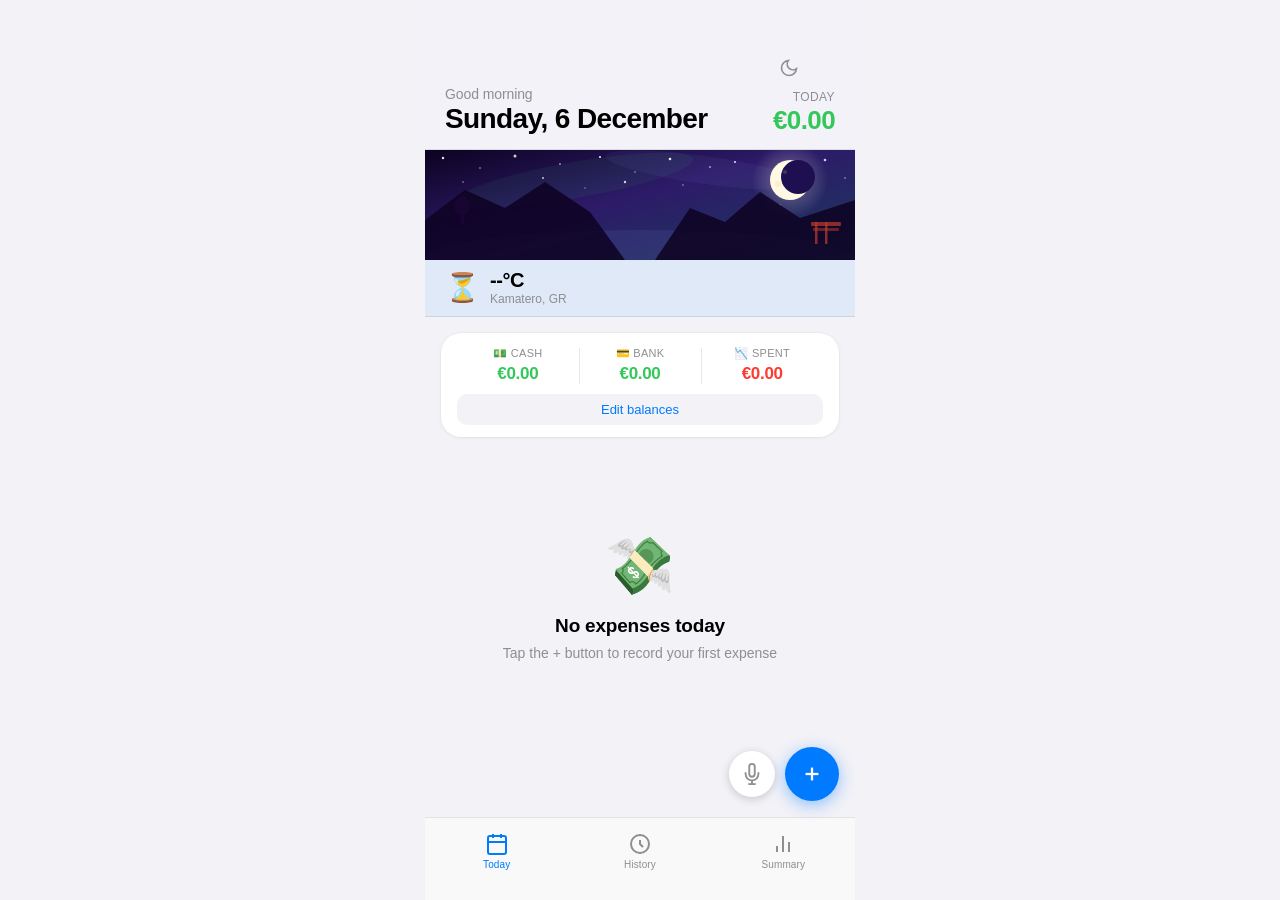
==== index.html @ 8097195f "Daily expenses PWA app" ====
<!DOCTYPE html>
<html lang="en">
<head>
  <meta charset="UTF-8">
  <meta name="viewport" content="width=device-width, initial-scale=1.0, viewport-fit=cover">
  <title>Daily Expenses</title>

  <!-- PWA -->
  <link rel="manifest" href="manifest.json">
  <meta name="theme-color" content="#1C1C1E">

  <!-- iOS Safari PWA -->
  <meta name="apple-mobile-web-app-capable" content="yes">
  <meta name="apple-mobile-web-app-status-bar-style" content="black-translucent">
  <meta name="apple-mobile-web-app-title" content="Expenses">
  <link rel="apple-touch-icon" href="icon-192.png">

  <link rel="stylesheet" href="style.css">
</head>
<body>
  <div class="app">

    <!-- Header -->
    <header class="header">
      <div class="header-content">
        <div class="header-left">
          <p class="header-greeting" id="greeting">Good morning</p>
          <h1 class="header-date" id="header-date">Today</h1>
        </div>
        <div class="header-right">
          <button class="theme-toggle" id="theme-toggle" title="Toggle dark mode">
            <svg id="theme-icon-sun" viewBox="0 0 24 24" fill="none" stroke="currentColor" stroke-width="2"><circle cx="12" cy="12" r="5"/><line x1="12" y1="1" x2="12" y2="3"/><line x1="12" y1="21" x2="12" y2="23"/><line x1="4.22" y1="4.22" x2="5.64" y2="5.64"/><line x1="18.36" y1="18.36" x2="19.78" y2="19.78"/><line x1="1" y1="12" x2="3" y2="12"/><line x1="21" y1="12" x2="23" y2="12"/><line x1="4.22" y1="19.78" x2="5.64" y2="18.36"/><line x1="18.36" y1="5.64" x2="19.78" y2="4.22"/></svg>
            <svg id="theme-icon-moon" viewBox="0 0 24 24" fill="none" stroke="currentColor" stroke-width="2" style="display:none"><path d="M21 12.79A9 9 0 1 1 11.21 3 7 7 0 0 0 21 12.79z"/></svg>
          </button>
          <p class="daily-total-label">Today</p>
          <p class="daily-total-amount" id="daily-total">€0.00</p>
        </div>
      </div>
    </header>

    <!-- Anime Banner -->
    <div class="anime-banner">
      <svg viewBox="0 0 430 110" xmlns="http://www.w3.org/2000/svg" preserveAspectRatio="xMidYMid slice">
        <defs>
          <linearGradient id="sky" x1="0%" y1="0%" x2="100%" y2="100%">
            <stop offset="0%" stop-color="#0d0221"/>
            <stop offset="45%" stop-color="#2d1b69"/>
            <stop offset="100%" stop-color="#1a3a5c"/>
          </linearGradient>
          <radialGradient id="moonGlow" cx="50%" cy="50%" r="50%">
            <stop offset="0%" stop-color="#fffbe6" stop-opacity="0.35"/>
            <stop offset="100%" stop-color="#fffbe6" stop-opacity="0"/>
          </radialGradient>
          <radialGradient id="starGlow" cx="50%" cy="50%" r="50%">
            <stop offset="0%" stop-color="white" stop-opacity="1"/>
            <stop offset="100%" stop-color="white" stop-opacity="0"/>
          </radialGradient>
        </defs>
        <!-- Sky -->
        <rect width="430" height="110" fill="url(#sky)"/>
        <!-- Aurora streaks -->
        <ellipse cx="150" cy="30" rx="120" ry="18" fill="#38ef7d" opacity="0.06" transform="rotate(-10 150 30)"/>
        <ellipse cx="280" cy="20" rx="100" ry="14" fill="#7f7fd5" opacity="0.08" transform="rotate(8 280 20)"/>
        <!-- Stars -->
        <circle cx="18" cy="8" r="1.2" fill="white" opacity="0.9"/><circle cx="55" cy="18" r="0.8" fill="white" opacity="0.7"/>
        <circle cx="90" cy="6" r="1.5" fill="white" opacity="0.8"/><circle cx="135" cy="14" r="0.9" fill="white" opacity="0.6"/>
        <circle cx="175" cy="7" r="1.1" fill="white" opacity="0.85"/><circle cx="210" cy="22" r="0.7" fill="white" opacity="0.7"/>
        <circle cx="245" cy="9" r="1.3" fill="white" opacity="0.9"/><circle cx="285" cy="17" r="0.9" fill="white" opacity="0.65"/>
        <circle cx="38" cy="32" r="0.8" fill="white" opacity="0.6"/><circle cx="118" cy="28" r="1.0" fill="white" opacity="0.75"/>
        <circle cx="160" cy="38" r="0.7" fill="white" opacity="0.55"/><circle cx="200" cy="32" r="1.2" fill="white" opacity="0.8"/>
        <circle cx="258" cy="35" r="0.8" fill="white" opacity="0.6"/><circle cx="310" cy="12" r="1.1" fill="white" opacity="0.85"/>
        <circle cx="355" cy="55" r="0.7" fill="white" opacity="0.5"/><circle cx="400" cy="10" r="1.3" fill="white" opacity="0.8"/>
        <circle cx="420" cy="28" r="0.8" fill="white" opacity="0.65"/>
        <!-- Moon glow -->
        <circle cx="365" cy="30" r="38" fill="url(#moonGlow)"/>
        <!-- Moon -->
        <circle cx="365" cy="30" r="20" fill="#fff9e3"/>
        <!-- Moon shadow crescent -->
        <circle cx="373" cy="27" r="17" fill="#1e1050"/>
        <!-- Subtle craters -->
        <circle cx="353" cy="34" r="3" fill="#f0d080" opacity="0.25"/>
        <circle cx="360" cy="22" r="2" fill="#f0d080" opacity="0.2"/>
        <!-- Distant city lights glow -->
        <ellipse cx="215" cy="108" rx="215" ry="28" fill="#7f7fd5" opacity="0.12"/>
        <!-- Mountain silhouette left -->
        <path d="M0 110 L0 70 L40 40 L80 58 L120 32 L165 62 L200 110 Z" fill="#0d0221" opacity="0.85"/>
        <!-- Mountain silhouette right -->
        <path d="M230 110 L265 58 L300 72 L335 42 L375 68 L430 50 L430 110 Z" fill="#0d0221" opacity="0.85"/>
        <!-- Small tree left -->
        <rect x="36" y="60" width="3" height="14" fill="#1a0533" opacity="0.9"/>
        <ellipse cx="37" cy="56" rx="8" ry="10" fill="#1a0533" opacity="0.9"/>
        <!-- Torii gate right -->
        <rect x="390" y="72" width="2.5" height="22" fill="#c0392b" opacity="0.7"/>
        <rect x="400" y="72" width="2.5" height="22" fill="#c0392b" opacity="0.7"/>
        <rect x="386" y="72" width="30" height="4" rx="1" fill="#c0392b" opacity="0.7"/>
        <rect x="388" y="78" width="26" height="3" rx="1" fill="#c0392b" opacity="0.5"/>
      </svg>
    </div>

    <!-- Weather Strip -->
    <div class="weather-strip" id="weather-strip">
      <div class="weather-left">
        <span class="weather-icon" id="weather-icon">⏳</span>
        <div>
          <p class="weather-temp" id="weather-temp">--°C</p>
          <p class="weather-desc" id="weather-desc">Kamatero, GR</p>
        </div>
      </div>
      <div class="weather-right">
        <p class="weather-feels" id="weather-feels"></p>
        <p class="weather-wind" id="weather-wind"></p>
      </div>
    </div>

    <!-- Main -->
    <main class="main">

      <!-- TODAY VIEW -->
      <section class="view active" id="view-today">
        <!-- Wallet Card -->
        <div class="wallet-card" id="wallet-card">
          <div class="wallet-row">
            <div class="wallet-item" id="wallet-cash-block">
              <span class="wallet-label">💵 Cash</span>
              <span class="wallet-val" id="wallet-cash">€0</span>
            </div>
            <div class="wallet-divider"></div>
            <div class="wallet-item" id="wallet-bank-block">
              <span class="wallet-label">💳 Bank</span>
              <span class="wallet-val" id="wallet-bank">€0</span>
            </div>
            <div class="wallet-divider"></div>
            <div class="wallet-item">
              <span class="wallet-label">📉 Spent</span>
              <span class="wallet-val wallet-spent" id="wallet-spent">€0</span>
            </div>
          </div>
          <button class="wallet-edit-btn" id="wallet-edit-btn">Edit balances</button>
        </div>
        <div id="expenses-list"></div>
      </section>

      <!-- HISTORY VIEW -->
      <section class="view" id="view-history">
        <div id="history-content"></div>
      </section>

      <!-- SUMMARY VIEW -->
      <section class="view" id="view-summary">
        <div id="summary-content"></div>
      </section>

    </main>

    <!-- Tab Bar -->
    <nav class="tab-bar">
      <button class="tab-item active" data-tab="today">
        <svg viewBox="0 0 24 24" fill="none" stroke="currentColor" stroke-width="2"><rect x="3" y="4" width="18" height="18" rx="2"/><line x1="16" y1="2" x2="16" y2="6"/><line x1="8" y1="2" x2="8" y2="6"/><line x1="3" y1="10" x2="21" y2="10"/></svg>
        <span>Today</span>
      </button>
      <button class="tab-item" data-tab="history">
        <svg viewBox="0 0 24 24" fill="none" stroke="currentColor" stroke-width="2"><path d="M12 8v4l3 3"/><circle cx="12" cy="12" r="9"/></svg>
        <span>History</span>
      </button>
      <button class="tab-item" data-tab="summary">
        <svg viewBox="0 0 24 24" fill="none" stroke="currentColor" stroke-width="2"><line x1="18" y1="20" x2="18" y2="10"/><line x1="12" y1="20" x2="12" y2="4"/><line x1="6" y1="20" x2="6" y2="14"/></svg>
        <span>Summary</span>
      </button>
    </nav>

    <!-- FAB Group -->
    <div class="fab-group">
      <button class="fab fab-mic" id="fab-mic-btn" title="Speak an expense">
        <svg viewBox="0 0 24 24" fill="none" stroke="currentColor" stroke-width="2"><path d="M12 1a3 3 0 0 0-3 3v8a3 3 0 0 0 6 0V4a3 3 0 0 0-3-3z"/><path d="M19 10v2a7 7 0 0 1-14 0v-2"/><line x1="12" y1="19" x2="12" y2="23"/><line x1="8" y1="23" x2="16" y2="23"/></svg>
      </button>
      <button class="fab" id="fab-btn">
        <svg viewBox="0 0 24 24" fill="none" stroke="currentColor" stroke-width="2.5"><line x1="12" y1="5" x2="12" y2="19"/><line x1="5" y1="12" x2="19" y2="12"/></svg>
      </button>
    </div>

    <!-- Voice Toast -->
    <div class="voice-toast" id="voice-toast"></div>

    <!-- Modal Overlay -->
    <div class="modal-overlay" id="modal-overlay">
      <div class="modal" id="modal">
        <div class="modal-handle"></div>

        <div class="modal-header">
          <h2 id="modal-header-title">New Expense</h2>
          <button class="modal-close" id="modal-close">
            <svg viewBox="0 0 24 24" fill="none" stroke="currentColor" stroke-width="2.5"><line x1="18" y1="6" x2="6" y2="18"/><line x1="6" y1="6" x2="18" y2="18"/></svg>
          </button>
        </div>

        <div class="modal-body">

          <!-- Voice input -->
          <button class="voice-btn" id="voice-btn" title="Speak your expense">
            <svg id="voice-icon" viewBox="0 0 24 24" fill="none" stroke="currentColor" stroke-width="2"><path d="M12 1a3 3 0 0 0-3 3v8a3 3 0 0 0 6 0V4a3 3 0 0 0-3-3z"/><path d="M19 10v2a7 7 0 0 1-14 0v-2"/><line x1="12" y1="19" x2="12" y2="23"/><line x1="8" y1="23" x2="16" y2="23"/></svg>
            <span id="voice-label">Tap to speak</span>
          </button>
          <p class="voice-hint" id="voice-hint">e.g. "50 euro gas cash"</p>

          <!-- Amount -->
          <div class="amount-row">
            <span class="currency">€</span>
            <input type="number" id="amount-input" class="amount-input" placeholder="0.00" step="0.01" min="0" inputmode="decimal">
          </div>

          <!-- Category -->
          <p class="field-label">Category</p>
          <div class="category-grid" id="category-grid"></div>

          <!-- Payment Method -->
          <p class="field-label">Paid with</p>
          <div class="payment-toggle">
            <button class="pay-btn active" data-method="cash">
              <span class="pay-icon">💵</span>
              <span>Cash</span>
            </button>
            <button class="pay-btn" data-method="card">
              <span class="pay-icon">💳</span>
              <span>Bank / Card</span>
            </button>
          </div>

          <!-- Date -->
          <p class="field-label">Date</p>
          <input type="date" id="date-input" class="note-input date-input">

          <!-- Note -->
          <p class="field-label">Note <span class="optional">optional</span></p>
          <input type="text" id="note-input" class="note-input" placeholder="What was it for?">

        </div>

        <div class="modal-footer">
          <button class="add-btn" id="add-btn">Add Expense</button>
        </div>
      </div>
    </div>

    <!-- New Category Modal -->
    <div class="modal-overlay" id="newcat-overlay">
      <div class="modal" id="newcat-modal">
        <div class="modal-handle"></div>
        <div class="modal-header">
          <h2>New Category</h2>
          <button class="modal-close" id="newcat-close">
            <svg viewBox="0 0 24 24" fill="none" stroke="currentColor" stroke-width="2.5"><line x1="18" y1="6" x2="6" y2="18"/><line x1="6" y1="6" x2="18" y2="18"/></svg>
          </button>
        </div>
        <div class="modal-body">
          <p class="field-label">Emoji Icon</p>
          <input type="text" id="new-cat-icon" class="note-input newcat-emoji" placeholder="e.g. 🎓" maxlength="2">

          <p class="field-label" style="margin-top:20px">Name</p>
          <input type="text" id="new-cat-name" class="note-input" placeholder="e.g. Education" maxlength="14">

          <p class="field-label" style="margin-top:20px">Color</p>
          <div class="color-picker" id="color-picker"></div>
        </div>
        <div class="modal-footer">
          <button class="add-btn" id="save-new-cat">Add Category</button>
        </div>
      </div>
    </div>

    <!-- Wallet Edit Sheet -->
    <div class="sheet-overlay" id="wallet-overlay">
      <div class="sheet">
        <p class="sheet-title">Your Balances</p>
        <p class="sheet-subtitle">Set your available funds</p>
        <div class="wallet-inputs">
          <label class="wallet-input-label">
            <span>💵 Available Cash</span>
            <div class="wallet-input-row">
              <span class="wallet-input-cur">€</span>
              <input type="number" id="input-cash" class="wallet-input" placeholder="0.00" min="0" step="0.01" inputmode="decimal">
            </div>
          </label>
          <label class="wallet-input-label">
            <span>💳 Available in Bank</span>
            <div class="wallet-input-row">
              <span class="wallet-input-cur">€</span>
              <input type="number" id="input-bank" class="wallet-input" placeholder="0.00" min="0" step="0.01" inputmode="decimal">
            </div>
          </label>
        </div>
        <button class="sheet-btn" style="background:var(--primary);color:white;font-weight:600" id="save-wallet">Save</button>
        <button class="sheet-btn" id="cancel-wallet">Cancel</button>
      </div>
    </div>

    <!-- Expense Action Sheet -->
    <div class="sheet-overlay" id="action-overlay">
      <div class="sheet">
        <p class="sheet-title" id="action-sheet-title">Expense</p>
        <p class="sheet-subtitle" id="action-sheet-subtitle"></p>
        <button class="sheet-btn" id="action-edit">
          <svg viewBox="0 0 24 24" fill="none" stroke="currentColor" stroke-width="2" style="width:18px;height:18px;vertical-align:middle;margin-right:8px"><path d="M11 4H4a2 2 0 0 0-2 2v14a2 2 0 0 0 2 2h14a2 2 0 0 0 2-2v-7"/><path d="M18.5 2.5a2.121 2.121 0 0 1 3 3L12 15l-4 1 1-4 9.5-9.5z"/></svg>
          Edit
        </button>
        <button class="sheet-btn danger" id="action-delete">
          <svg viewBox="0 0 24 24" fill="none" stroke="currentColor" stroke-width="2" style="width:18px;height:18px;vertical-align:middle;margin-right:8px"><polyline points="3 6 5 6 21 6"/><path d="M19 6l-1 14H6L5 6"/><path d="M10 11v6"/><path d="M14 11v6"/><path d="M9 6V4h6v2"/></svg>
          Delete
        </button>
        <button class="sheet-btn" id="action-cancel">Cancel</button>
      </div>
    </div>

    <!-- Delete Confirm Sheet -->
    <div class="sheet-overlay" id="delete-overlay">
      <div class="sheet">
        <p class="sheet-title">Delete Expense?</p>
        <p class="sheet-subtitle">This action cannot be undone.</p>
        <button class="sheet-btn danger" id="confirm-delete">Delete</button>
        <button class="sheet-btn" id="cancel-delete">Cancel</button>
      </div>
    </div>

  </div>

  <script src="app.js"></script>
</body>
</html>
---- style.css ----
/* ===== RESET & BASE ===== */
*, *::before, *::after {
  margin: 0;
  padding: 0;
  box-sizing: border-box;
  -webkit-font-smoothing: antialiased;
  -moz-osx-font-smoothing: grayscale;
}

:root {
  --bg:           #F2F2F7;
  --card:         #FFFFFF;
  --primary:      #007AFF;
  --primary-dim:  rgba(0, 122, 255, 0.12);
  --green:        #34C759;
  --red:          #FF3B30;
  --orange:       #FF9500;
  --text:         #000000;
  --text-2:       #3C3C43;
  --text-3:       #8E8E93;
  --separator:    rgba(60,60,67,0.12);
  --radius:       13px;
  --radius-lg:    20px;
  --tab-h:        83px;
  --safe-bottom:  34px;
}

/* ===== DARK MODE ===== */
@media (prefers-color-scheme: dark) {
  :root {
    --bg:          #1C1C1E;
    --card:        #2C2C2E;
    --primary:     #0A84FF;
    --primary-dim: rgba(10, 132, 255, 0.18);
    --green:       #30D158;
    --red:         #FF453A;
    --text:        #FFFFFF;
    --text-2:      #EBEBF5;
    --text-3:      #8E8E93;
    --separator:   rgba(84,84,88,0.65);
  }
}

[data-theme="dark"] {
  --bg:          #1C1C1E;
  --card:        #2C2C2E;
  --primary:     #0A84FF;
  --primary-dim: rgba(10, 132, 255, 0.18);
  --green:       #30D158;
  --red:         #FF453A;
  --text:        #FFFFFF;
  --text-2:      #EBEBF5;
  --text-3:      #8E8E93;
  --separator:   rgba(84,84,88,0.65);
}

[data-theme="light"] {
  --bg:           #F2F2F7;
  --card:         #FFFFFF;
  --primary:      #007AFF;
  --primary-dim:  rgba(0, 122, 255, 0.12);
  --green:        #34C759;
  --red:          #FF3B30;
  --text:         #000000;
  --text-2:       #3C3C43;
  --text-3:       #8E8E93;
  --separator:    rgba(60,60,67,0.12);
}

html, body {
  height: 100%;
  background: var(--bg);
}

body {
  font-family: -apple-system, BlinkMacSystemFont, "SF Pro Text", "SF Pro Display", "Helvetica Neue", Arial, sans-serif;
  color: var(--text);
  overscroll-behavior: none;
}

button { cursor: pointer; font-family: inherit; }
input  { font-family: inherit; }

/* ===== APP SHELL ===== */
.app {
  display: flex;
  flex-direction: column;
  min-height: 100vh;
  max-width: 430px;
  margin: 0 auto;
  position: relative;
}

/* ===== HEADER ===== */
.header {
  position: sticky;
  top: 0;
  z-index: 20;
  background: rgba(242, 242, 247, 0.88);
  backdrop-filter: blur(24px) saturate(180%);
  -webkit-backdrop-filter: blur(24px) saturate(180%);
  border-bottom: 0.5px solid var(--separator);
  padding: 52px 20px 16px;
}

.header-content {
  display: flex;
  justify-content: space-between;
  align-items: flex-end;
}

.header-greeting {
  font-size: 14px;
  font-weight: 400;
  color: var(--text-3);
  margin-bottom: 3px;
  letter-spacing: -0.1px;
}

.header-date {
  font-size: 28px;
  font-weight: 700;
  letter-spacing: -0.6px;
  line-height: 1;
}

.header-right {
  text-align: right;
}

.daily-total-label {
  font-size: 12px;
  font-weight: 500;
  color: var(--text-3);
  text-transform: uppercase;
  letter-spacing: 0.4px;
  margin-bottom: 3px;
}

.daily-total-amount {
  font-size: 26px;
  font-weight: 700;
  color: var(--primary);
  letter-spacing: -0.6px;
  line-height: 1;
  transition: all 0.3s ease;
}

/* ===== MAIN ===== */
.main {
  flex: 1;
  padding: 16px 16px calc(var(--tab-h) + 16px);
}

/* ===== VIEWS ===== */
.view { display: none; }
.view.active { display: block; }

/* ===== EMPTY STATE ===== */
.empty-state {
  display: flex;
  flex-direction: column;
  align-items: center;
  justify-content: center;
  padding: 80px 24px;
  text-align: center;
}

.empty-icon {
  font-size: 56px;
  margin-bottom: 16px;
  filter: grayscale(0.2);
}

.empty-title {
  font-size: 19px;
  font-weight: 600;
  margin-bottom: 6px;
  letter-spacing: -0.2px;
}

.empty-sub {
  font-size: 14px;
  color: var(--text-3);
  line-height: 1.5;
}

/* ===== SECTION HEADER ===== */
.section-title {
  font-size: 22px;
  font-weight: 700;
  letter-spacing: -0.4px;
  margin: 8px 4px 12px;
}

/* ===== EXPENSE CARD ===== */
.expense-card {
  background: var(--card);
  border-radius: var(--radius);
  padding: 13px 14px;
  margin-bottom: 8px;
  display: flex;
  align-items: center;
  gap: 12px;
  box-shadow: 0 1px 4px rgba(0,0,0,0.06), 0 0 0 0.5px rgba(0,0,0,0.04);
  cursor: pointer;
  transition: transform 0.12s ease, box-shadow 0.12s ease;
  animation: fadeUp 0.28s ease both;
  position: relative;
  overflow: hidden;
}

.expense-card:active {
  transform: scale(0.985);
  box-shadow: 0 1px 2px rgba(0,0,0,0.04);
}

@keyframes fadeUp {
  from { opacity: 0; transform: translateY(8px); }
  to   { opacity: 1; transform: translateY(0); }
}

.cat-bubble {
  width: 46px;
  height: 46px;
  border-radius: 13px;
  display: flex;
  align-items: center;
  justify-content: center;
  font-size: 23px;
  flex-shrink: 0;
}

.card-info {
  flex: 1;
  min-width: 0;
}

.card-cat {
  font-size: 16px;
  font-weight: 600;
  letter-spacing: -0.2px;
}

.card-meta {
  font-size: 13px;
  color: var(--text-3);
  margin-top: 2px;
  white-space: nowrap;
  overflow: hidden;
  text-overflow: ellipsis;
}

.card-right {
  display: flex;
  flex-direction: column;
  align-items: flex-end;
  gap: 5px;
  flex-shrink: 0;
}

.card-amount {
  font-size: 17px;
  font-weight: 600;
  letter-spacing: -0.3px;
}

.card-method {
  font-size: 11px;
  font-weight: 500;
  color: var(--text-3);
  background: var(--bg);
  padding: 2px 8px;
  border-radius: 20px;
}

/* ===== TAB BAR ===== */
.tab-bar {
  position: fixed;
  bottom: 0;
  left: 50%;
  transform: translateX(-50%);
  width: 100%;
  max-width: 430px;
  height: var(--tab-h);
  background: rgba(249, 249, 249, 0.94);
  backdrop-filter: blur(24px) saturate(180%);
  -webkit-backdrop-filter: blur(24px) saturate(180%);
  border-top: 0.5px solid var(--separator);
  display: flex;
  align-items: flex-start;
  padding-top: 10px;
  z-index: 20;
}

.tab-item {
  flex: 1;
  display: flex;
  flex-direction: column;
  align-items: center;
  gap: 3px;
  background: none;
  border: none;
  color: var(--text-3);
  font-size: 10px;
  font-weight: 500;
  letter-spacing: 0.1px;
  padding: 4px 0;
  transition: color 0.18s ease;
}

.tab-item svg {
  width: 24px;
  height: 24px;
  stroke: currentColor;
}

.tab-item.active {
  color: var(--primary);
}

/* ===== FAB ===== */
.fab {
  width: 54px;
  height: 54px;
  border-radius: 50%;
  background: var(--primary);
  border: none;
  color: white;
  display: flex;
  align-items: center;
  justify-content: center;
  box-shadow: 0 4px 16px rgba(0, 122, 255, 0.42);
  transition: transform 0.15s ease, box-shadow 0.15s ease;
  flex-shrink: 0;
}

.fab svg {
  width: 22px;
  height: 22px;
  stroke: white;
}

.fab:active {
  transform: scale(0.91);
  box-shadow: 0 2px 8px rgba(0,122,255,0.3);
}

/* ===== MODAL ===== */
.modal-overlay {
  position: fixed;
  inset: 0;
  background: rgba(0,0,0,0);
  z-index: 100;
  display: flex;
  align-items: flex-end;
  justify-content: center;
  pointer-events: none;
  transition: background 0.32s ease;
}

.modal-overlay.open {
  background: rgba(0,0,0,0.36);
  pointer-events: all;
  backdrop-filter: blur(2px);
  -webkit-backdrop-filter: blur(2px);
}

.modal {
  background: var(--card);
  border-radius: 20px 20px 0 0;
  width: 100%;
  max-width: 430px;
  max-height: 92vh;
  overflow-y: auto;
  overscroll-behavior: contain;
  transform: translateY(100%);
  transition: transform 0.38s cubic-bezier(0.32, 0.72, 0, 1);
  padding-bottom: 36px;
}

.modal-overlay.open .modal {
  transform: translateY(0);
}

.modal-handle {
  width: 36px;
  height: 4px;
  background: rgba(60,60,67,0.18);
  border-radius: 2px;
  margin: 12px auto 0;
}

.modal-header {
  display: flex;
  justify-content: space-between;
  align-items: center;
  padding: 16px 20px 0;
}

.modal-header h2 {
  font-size: 19px;
  font-weight: 700;
  letter-spacing: -0.3px;
}

.modal-close {
  width: 28px;
  height: 28px;
  border-radius: 50%;
  background: var(--bg);
  border: none;
  display: flex;
  align-items: center;
  justify-content: center;
  color: var(--text-3);
}

.modal-close svg {
  width: 14px;
  height: 14px;
}

.modal-body {
  padding: 12px 20px 0;
}

/* Amount Row */
.amount-row {
  display: flex;
  align-items: center;
  justify-content: center;
  gap: 4px;
  padding: 20px 0 28px;
}

.currency {
  font-size: 38px;
  font-weight: 300;
  color: var(--text-3);
  line-height: 1;
  margin-top: 6px;
}

.amount-input {
  font-size: 58px;
  font-weight: 700;
  letter-spacing: -2px;
  border: none;
  outline: none;
  background: transparent;
  color: var(--text);
  width: 210px;
  text-align: left;
  line-height: 1;
}

.amount-input::placeholder { color: #D1D1D6; }

/* Remove number input arrows */
.amount-input::-webkit-outer-spin-button,
.amount-input::-webkit-inner-spin-button { -webkit-appearance: none; margin: 0; }
.amount-input[type=number] { -moz-appearance: textfield; }

/* Field Label */
.field-label {
  font-size: 12px;
  font-weight: 600;
  color: var(--text-3);
  text-transform: uppercase;
  letter-spacing: 0.6px;
  margin-bottom: 10px;
}

.field-label .optional {
  font-weight: 400;
  text-transform: none;
  letter-spacing: 0;
  font-size: 12px;
}

/* Category Grid */
.category-grid {
  display: grid;
  grid-template-columns: repeat(4, 1fr);
  gap: 8px;
  margin-bottom: 24px;
}

.cat-btn {
  display: flex;
  flex-direction: column;
  align-items: center;
  gap: 5px;
  padding: 11px 6px;
  border-radius: var(--radius);
  border: 2px solid transparent;
  background: var(--bg);
  transition: all 0.18s ease;
}

.cat-btn .icon { font-size: 24px; }

.cat-btn .name {
  font-size: 10.5px;
  font-weight: 500;
  color: var(--text-2);
  text-align: center;
  line-height: 1.2;
}

.cat-btn.selected {
  border-color: var(--primary);
  background: var(--primary-dim);
}

.cat-btn.selected .name { color: var(--primary); }

/* Payment Toggle */
.payment-toggle {
  display: flex;
  gap: 8px;
  margin-bottom: 24px;
}

.pay-btn {
  flex: 1;
  display: flex;
  align-items: center;
  justify-content: center;
  gap: 8px;
  padding: 13px;
  border-radius: var(--radius);
  border: 2px solid transparent;
  background: var(--bg);
  font-size: 15px;
  font-weight: 500;
  color: var(--text-2);
  transition: all 0.18s ease;
}

.pay-btn .pay-icon { font-size: 20px; }

.pay-btn.active {
  border-color: var(--primary);
  background: var(--primary-dim);
  color: var(--primary);
}

/* Date Input */
.date-input {
  margin-bottom: 24px;
  color-scheme: dark;
}

/* Note Input */
.note-input {
  width: 100%;
  padding: 13px 14px;
  border-radius: var(--radius);
  border: none;
  background: var(--bg);
  font-size: 16px;
  color: var(--text);
  outline: none;
}

.note-input::placeholder { color: var(--text-3); }

/* Modal Footer */
.modal-footer {
  padding: 16px 20px 0;
}

.add-btn {
  width: 100%;
  padding: 16px;
  border-radius: var(--radius);
  border: none;
  background: var(--primary);
  color: white;
  font-size: 17px;
  font-weight: 600;
  letter-spacing: -0.2px;
  transition: all 0.15s ease;
}

.add-btn:active {
  transform: scale(0.98);
  background: #0062CC;
}

/* ===== HISTORY ===== */
.history-group { margin-bottom: 28px; }

.history-date-row {
  display: flex;
  justify-content: space-between;
  align-items: baseline;
  padding: 0 4px;
  margin-bottom: 8px;
}

.history-date-label {
  font-size: 14px;
  font-weight: 600;
  color: var(--text-3);
  letter-spacing: -0.1px;
}

.history-date-total {
  font-size: 14px;
  font-weight: 600;
  color: var(--primary);
}

/* ===== HISTORY OVERVIEW GRID ===== */
.overview-grid {
  display: grid;
  grid-template-columns: 1fr 1fr;
  gap: 10px;
  margin-bottom: 20px;
}

.ov-card {
  background: var(--card);
  border-radius: var(--radius);
  padding: 13px 14px;
  display: flex;
  flex-direction: column;
  gap: 4px;
  box-shadow: 0 1px 4px rgba(0,0,0,0.06);
}

.ov-label {
  font-size: 11px;
  font-weight: 600;
  color: var(--text-3);
  text-transform: uppercase;
  letter-spacing: 0.4px;
}

.ov-val {
  font-size: 20px;
  font-weight: 700;
  letter-spacing: -0.4px;
  color: var(--text);
}

.ov-count {
  font-size: 11px;
  color: var(--text-3);
}

/* Month sections */
.month-section { margin-bottom: 6px; }

.month-header {
  display: flex;
  justify-content: space-between;
  align-items: baseline;
  padding: 16px 4px 8px;
}

.month-label {
  font-size: 20px;
  font-weight: 700;
  letter-spacing: -0.3px;
}

.month-total {
  font-size: 15px;
  font-weight: 600;
  color: var(--primary);
}

/* Day badges */
.day-badge {
  display: inline-block;
  font-size: 10px;
  font-weight: 600;
  background: var(--bg);
  color: var(--text-3);
  padding: 2px 7px;
  border-radius: 10px;
  margin-left: 6px;
  vertical-align: middle;
}

.today-badge {
  background: var(--primary-dim);
  color: var(--primary);
}

/* ===== SUMMARY ===== */
.summary-card {
  background: var(--card);
  border-radius: var(--radius-lg);
  padding: 18px;
  margin-bottom: 14px;
  box-shadow: 0 1px 4px rgba(0,0,0,0.06), 0 0 0 0.5px rgba(0,0,0,0.04);
}

.summary-card-title {
  font-size: 18px;
  font-weight: 700;
  letter-spacing: -0.3px;
  margin-bottom: 14px;
}

.summary-row {
  display: flex;
  justify-content: space-between;
  align-items: center;
  padding: 9px 0;
  border-bottom: 0.5px solid var(--separator);
}

.summary-row:last-child { border-bottom: none; }

.summary-row-left {
  display: flex;
  align-items: center;
  gap: 10px;
}

.sum-icon {
  width: 36px;
  height: 36px;
  border-radius: 10px;
  display: flex;
  align-items: center;
  justify-content: center;
  font-size: 18px;
}

.sum-name {
  font-size: 15px;
  font-weight: 500;
}

.sum-pct {
  font-size: 12px;
  color: var(--text-3);
  margin-top: 1px;
}

.sum-amount {
  font-size: 15px;
  font-weight: 600;
  letter-spacing: -0.2px;
}

/* Progress bar */
.progress-bar-wrap {
  height: 4px;
  background: var(--bg);
  border-radius: 2px;
  margin-top: 12px;
  overflow: hidden;
}

.progress-bar-fill {
  height: 100%;
  border-radius: 2px;
  background: var(--primary);
  transition: width 0.6s cubic-bezier(0.34, 1.56, 0.64, 1);
}

/* ===== DELETE SHEET ===== */
.sheet-overlay {
  position: fixed;
  inset: 0;
  background: rgba(0,0,0,0);
  z-index: 200;
  display: flex;
  align-items: flex-end;
  justify-content: center;
  pointer-events: none;
  transition: background 0.25s ease;
}

.sheet-overlay.open {
  background: rgba(0,0,0,0.3);
  pointer-events: all;
}

.sheet {
  background: var(--card);
  border-radius: 20px 20px 0 0;
  width: 100%;
  max-width: 430px;
  padding: 20px 16px 40px;
  transform: translateY(100%);
  transition: transform 0.3s cubic-bezier(0.32, 0.72, 0, 1);
}

.sheet-overlay.open .sheet {
  transform: translateY(0);
}

.sheet-title {
  font-size: 18px;
  font-weight: 700;
  text-align: center;
  margin-bottom: 6px;
  letter-spacing: -0.3px;
}

.sheet-subtitle {
  font-size: 14px;
  color: var(--text-3);
  text-align: center;
  margin-bottom: 20px;
}

.sheet-btn {
  display: block;
  width: 100%;
  padding: 15px;
  border-radius: var(--radius);
  border: none;
  background: var(--bg);
  font-size: 17px;
  font-weight: 500;
  color: var(--text);
  margin-bottom: 8px;
  transition: opacity 0.15s;
}

.sheet-btn:active { opacity: 0.7; }
.sheet-btn.danger { color: var(--red); font-weight: 600; }

/* ===== SHAKE ANIMATION ===== */
@keyframes shake {
  0%,100% { transform: translateX(0); }
  20%      { transform: translateX(-6px); }
  40%      { transform: translateX(6px); }
  60%      { transform: translateX(-4px); }
  80%      { transform: translateX(4px); }
}

.shake { animation: shake 0.35s ease; }

/* ===== ANIME BANNER ===== */
.anime-banner {
  width: 100%;
  overflow: hidden;
  line-height: 0;
  flex-shrink: 0;
}

.anime-banner svg {
  width: 100%;
  height: auto;
  display: block;
}

/* ===== WEATHER STRIP ===== */
.weather-strip {
  display: flex;
  justify-content: space-between;
  align-items: center;
  padding: 10px 20px;
  background: rgba(0,122,255,0.08);
  border-bottom: 0.5px solid var(--separator);
  gap: 12px;
}

.weather-left {
  display: flex;
  align-items: center;
  gap: 10px;
}

.weather-icon {
  font-size: 28px;
  line-height: 1;
}

.weather-temp {
  font-size: 20px;
  font-weight: 700;
  letter-spacing: -0.4px;
  line-height: 1;
}

.weather-desc {
  font-size: 12px;
  color: var(--text-3);
  margin-top: 2px;
}

.weather-right {
  text-align: right;
}

.weather-feels, .weather-wind {
  font-size: 12px;
  color: var(--text-3);
  line-height: 1.6;
}

/* ===== WALLET CARD ===== */
.wallet-card {
  background: var(--card);
  border-radius: var(--radius-lg);
  padding: 14px 16px 12px;
  margin-bottom: 16px;
  box-shadow: 0 1px 4px rgba(0,0,0,0.06), 0 0 0 0.5px rgba(0,0,0,0.04);
}

.wallet-row {
  display: flex;
  align-items: center;
  justify-content: space-between;
  margin-bottom: 10px;
}

.wallet-item {
  flex: 1;
  display: flex;
  flex-direction: column;
  align-items: center;
  gap: 4px;
}

.wallet-divider {
  width: 0.5px;
  height: 36px;
  background: var(--separator);
}

.wallet-label {
  font-size: 11px;
  color: var(--text-3);
  font-weight: 500;
  text-transform: uppercase;
  letter-spacing: 0.3px;
}

.wallet-val {
  font-size: 17px;
  font-weight: 700;
  letter-spacing: -0.3px;
  color: var(--green);
}

.wallet-spent {
  color: var(--red) !important;
}

.wallet-edit-btn {
  width: 100%;
  padding: 8px;
  border-radius: 10px;
  border: none;
  background: var(--bg);
  font-size: 13px;
  font-weight: 500;
  color: var(--primary);
  cursor: pointer;
  transition: opacity 0.15s;
}

.wallet-edit-btn:active { opacity: 0.7; }

/* ===== WALLET INPUTS ===== */
.wallet-inputs {
  display: flex;
  flex-direction: column;
  gap: 14px;
  margin-bottom: 20px;
}

.wallet-input-label {
  display: flex;
  flex-direction: column;
  gap: 6px;
  font-size: 14px;
  font-weight: 600;
  color: var(--text-2);
}

.wallet-input-row {
  display: flex;
  align-items: center;
  background: var(--bg);
  border-radius: var(--radius);
  padding: 0 14px;
  gap: 6px;
}

.wallet-input-cur {
  font-size: 18px;
  color: var(--text-3);
  font-weight: 300;
}

.wallet-input {
  flex: 1;
  border: none;
  background: transparent;
  font-size: 20px;
  font-weight: 600;
  color: var(--text);
  padding: 12px 0;
  outline: none;
  font-family: inherit;
}

.wallet-input::-webkit-outer-spin-button,
.wallet-input::-webkit-inner-spin-button { -webkit-appearance: none; }
.wallet-input[type=number] { -moz-appearance: textfield; }

/* ===== AMOUNT COLOR CODING ===== */
.amount-low    { color: var(--green)  !important; }
.amount-medium { color: var(--orange) !important; }
.amount-high   { color: var(--red)    !important; }

/* ===== FAB GROUP ===== */
.fab-group {
  position: fixed;
  bottom: calc(var(--tab-h) + 16px);
  right: max(16px, calc(50% - 215px + 16px));
  display: flex;
  align-items: center;
  gap: 10px;
  z-index: 20;
}

.fab-mic {
  background: var(--card) !important;
  box-shadow: 0 2px 10px rgba(0,0,0,0.18) !important;
  color: var(--text-3) !important;
  width: 46px !important;
  height: 46px !important;
}

.fab-mic svg { stroke: var(--text-3); }

.fab-mic.listening {
  color: var(--red) !important;
  box-shadow: 0 0 0 4px rgba(255,59,48,0.2), 0 2px 10px rgba(0,0,0,0.18) !important;
  animation: pulse-border 1s ease infinite;
}
.fab-mic.listening svg { stroke: var(--red); }

/* ===== VOICE TOAST ===== */
.voice-toast {
  position: fixed;
  bottom: calc(var(--tab-h) + 90px);
  left: 50%;
  transform: translateX(-50%) translateY(20px);
  background: rgba(30,30,30,0.92);
  color: white;
  padding: 10px 18px;
  border-radius: 20px;
  font-size: 14px;
  font-weight: 500;
  white-space: nowrap;
  opacity: 0;
  pointer-events: none;
  transition: opacity 0.2s ease, transform 0.2s ease;
  z-index: 50;
  max-width: 320px;
  text-align: center;
}

.voice-toast.show {
  opacity: 1;
  transform: translateX(-50%) translateY(0);
}

/* ===== ACTION SHEET ICONS ===== */
.sheet-btn svg { flex-shrink: 0; }

/* ===== THEME TOGGLE ===== */
.theme-toggle {
  background: none;
  border: none;
  color: var(--text-3);
  width: 32px;
  height: 32px;
  display: flex;
  align-items: center;
  justify-content: center;
  margin-bottom: 6px;
  border-radius: 50%;
  transition: color 0.2s, background 0.2s;
}
.theme-toggle:active { background: var(--separator); }
.theme-toggle svg { width: 20px; height: 20px; }

/* ===== VOICE BUTTON ===== */
.voice-btn {
  display: flex;
  align-items: center;
  justify-content: center;
  gap: 8px;
  width: 100%;
  padding: 13px;
  border-radius: var(--radius);
  border: 2px solid var(--separator);
  background: var(--bg);
  color: var(--text-3);
  font-size: 15px;
  font-weight: 500;
  margin-bottom: 6px;
  transition: all 0.2s ease;
}
.voice-btn svg { width: 20px; height: 20px; flex-shrink: 0; }
.voice-btn.listening {
  border-color: var(--red);
  color: var(--red);
  background: rgba(255, 59, 48, 0.08);
  animation: pulse-border 1s ease infinite;
}
@keyframes pulse-border {
  0%,100% { box-shadow: 0 0 0 0 rgba(255,59,48,0.3); }
  50%      { box-shadow: 0 0 0 6px rgba(255,59,48,0); }
}
.voice-hint {
  font-size: 12px;
  color: var(--text-3);
  text-align: center;
  margin-bottom: 16px;
}

/* ===== CUSTOM CATEGORY TILE ===== */
.cat-btn-add {
  border: 2px dashed var(--separator) !important;
  color: var(--text-3);
}

.cat-btn-add .icon {
  font-size: 20px;
  color: var(--primary);
}

.cat-btn.custom {
  position: relative;
}

.custom-badge {
  position: absolute;
  top: 4px;
  right: 4px;
  font-size: 9px;
  color: var(--red);
  font-weight: 700;
  line-height: 1;
  opacity: 0.7;
}

/* ===== COLOR PICKER ===== */
.color-picker {
  display: flex;
  flex-wrap: wrap;
  gap: 10px;
  margin-bottom: 8px;
}

.color-dot {
  width: 32px;
  height: 32px;
  border-radius: 50%;
  border: 3px solid transparent;
  outline: none;
  transition: transform 0.15s ease, border-color 0.15s ease;
}

.color-dot.selected {
  border-color: white;
  box-shadow: 0 0 0 2px var(--primary);
  transform: scale(1.15);
}

/* Emoji input larger */
.newcat-emoji {
  font-size: 28px;
  text-align: center;
  letter-spacing: 4px;
}

/* ===== SCROLLBAR ===== */
::-webkit-scrollbar { width: 0; }
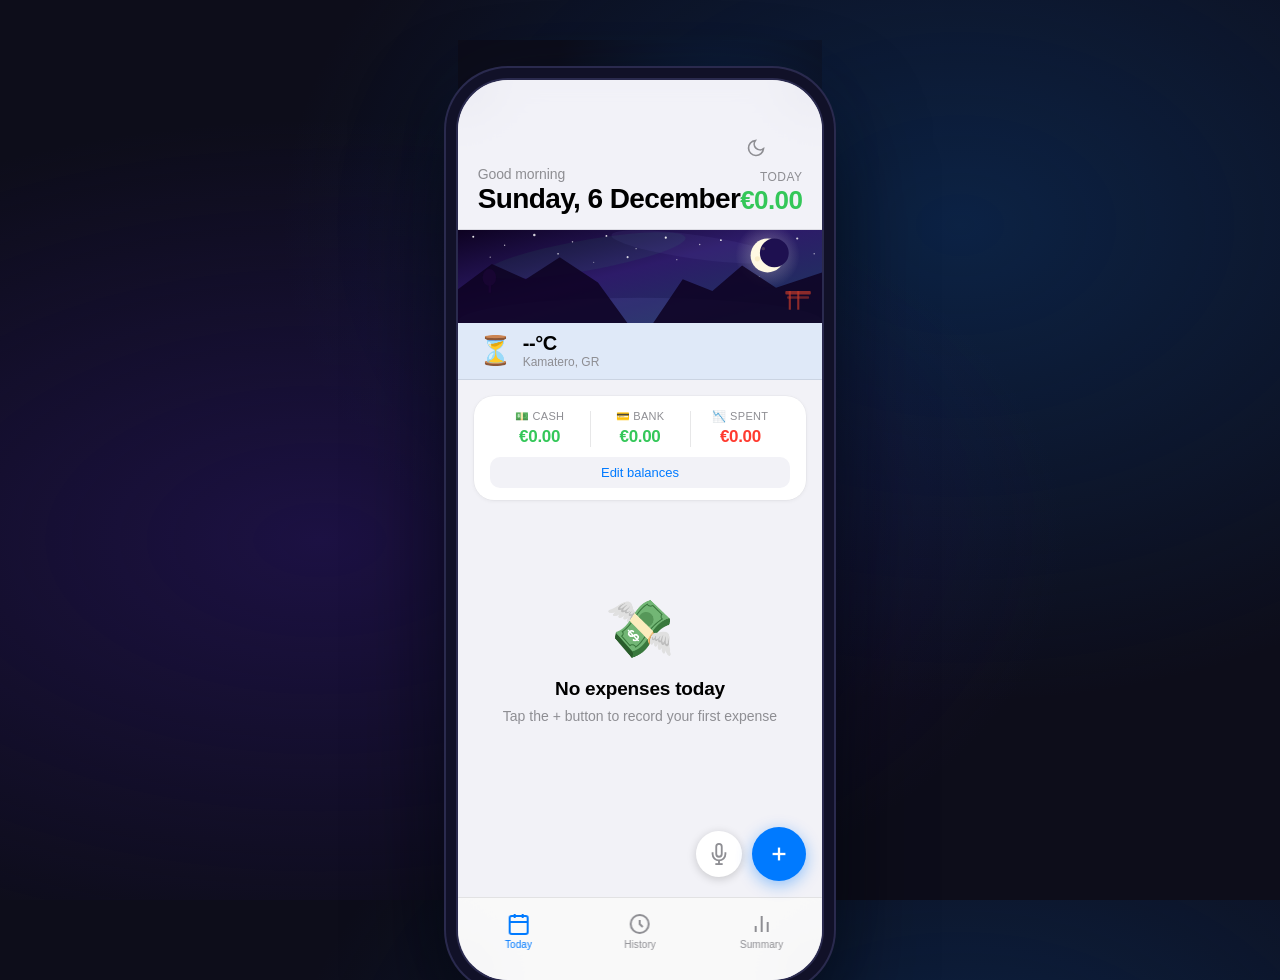
==== commit 7edcd768: "Add phone frame layout, comma fix, wallet sync, recurring subscriptions, Safari mic handling Co-Auth" ====
--- a/index.html
+++ b/index.html
@@ -205,7 +205,7 @@
           <!-- Amount -->
           <div class="amount-row">
             <span class="currency">€</span>
-            <input type="number" id="amount-input" class="amount-input" placeholder="0.00" step="0.01" min="0" inputmode="decimal">
+            <input type="text" id="amount-input" class="amount-input" placeholder="0.00" inputmode="decimal" pattern="[0-9]*[.,]?[0-9]*" autocomplete="off">
           </div>
 
           <!-- Category -->
@@ -228,6 +228,14 @@
           <!-- Date -->
           <p class="field-label">Date</p>
           <input type="date" id="date-input" class="note-input date-input">
+
+          <!-- Recurring toggle (shown only for subscriptions) -->
+          <div class="recurring-row" id="recurring-row" style="display:none">
+            <label class="recurring-label">
+              <input type="checkbox" id="recurring-check">
+              <span>Repeat every month</span>
+            </label>
+          </div>
 
           <!-- Note -->
           <p class="field-label">Note <span class="optional">optional</span></p>
@@ -322,6 +330,6 @@
 
   </div>
 
-  <script src="app.js"></script>
+  <script src="app.js?v=2"></script>
 </body>
 </html>
--- a/style.css
+++ b/style.css
@@ -78,6 +78,41 @@
   overscroll-behavior: none;
 }
 
+/* ===== DESKTOP FRAME ===== */
+@media (min-width: 600px) {
+  html, body {
+    background: #0d0d1a;
+    background-image:
+      radial-gradient(ellipse at 25% 60%, rgba(40,20,100,0.55) 0%, transparent 55%),
+      radial-gradient(ellipse at 75% 25%, rgba(10,60,120,0.45) 0%, transparent 50%);
+    min-height: 100vh;
+    display: flex;
+    align-items: flex-start;
+    justify-content: center;
+    padding: 40px 0 40px;
+  }
+
+  .app {
+    border-radius: 50px;
+    box-shadow:
+      0 0 0 2px #2a2a4e,
+      0 0 0 12px #111128,
+      0 0 0 14px #2a2a4e,
+      0 40px 100px rgba(0,0,0,0.85),
+      0 0 80px rgba(10,132,255,0.06);
+    min-height: unset;
+    height: 844px;
+    overflow-y: auto;
+    overflow-x: hidden;
+    /* makes all position:fixed children anchor to this frame, not the viewport */
+    transform: translate(0, 0);
+    scrollbar-width: none;
+    -ms-overflow-style: none;
+  }
+
+  .app::-webkit-scrollbar { display: none; }
+}
+
 button { cursor: pointer; font-family: inherit; }
 input  { font-family: inherit; }
 
@@ -89,6 +124,7 @@
   max-width: 430px;
   margin: 0 auto;
   position: relative;
+  background: var(--bg);
 }
 
 /* ===== HEADER ===== */
@@ -566,6 +602,27 @@
 }
 
 .note-input::placeholder { color: var(--text-3); }
+
+/* Recurring toggle */
+.recurring-row {
+  display: flex;
+  align-items: center;
+  padding: 10px 4px;
+}
+.recurring-label {
+  display: flex;
+  align-items: center;
+  gap: 10px;
+  font-size: 15px;
+  color: var(--text-2);
+  cursor: pointer;
+}
+.recurring-label input[type="checkbox"] {
+  width: 20px;
+  height: 20px;
+  accent-color: var(--primary);
+  cursor: pointer;
+}
 
 /* Modal Footer */
 .modal-footer {
